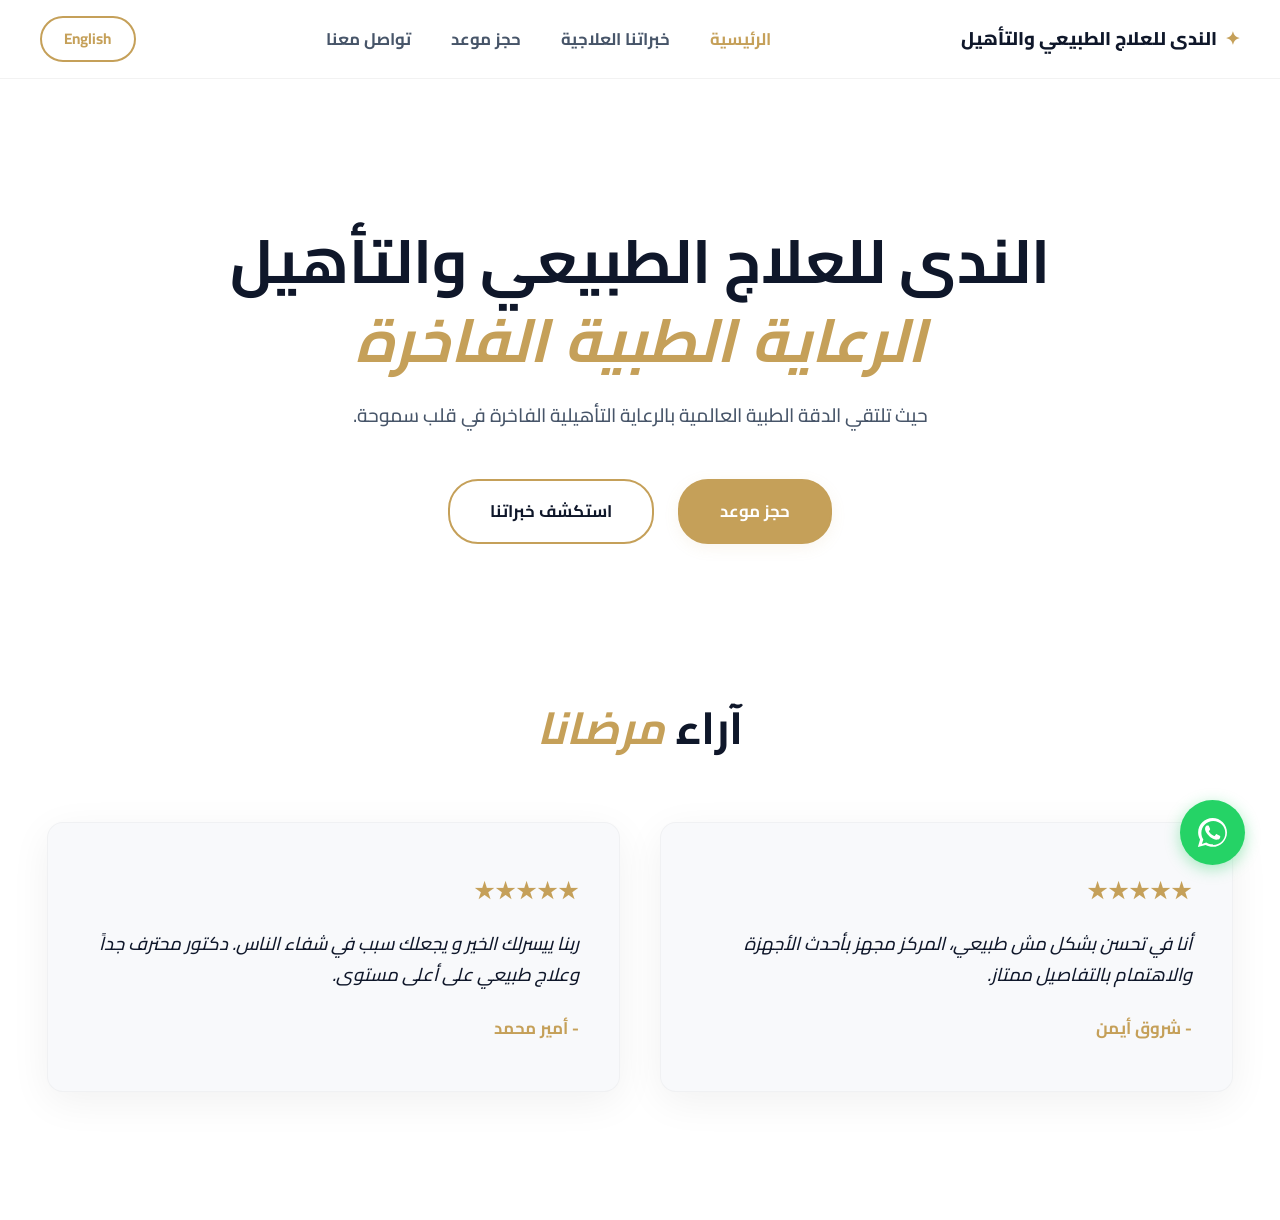
==== index.html @ 7ad78898 "Add files via upload" ====
<!DOCTYPE html>
<html lang="ar" dir="rtl">
<head>
    <meta charset="UTF-8">
    <meta name="viewport" content="width=device-width, initial-scale=1.0">
    <title data-ar="الندى للعلاج الطبيعي والتأهيل" data-en="Al-Nada Physical Therapy">الندى للعلاج الطبيعي والتأهيل</title>
    <link rel="stylesheet" href="style.css">
    <link href="https://fonts.googleapis.com/css2?family=Cairo:wght@400;600;700;800&family=Playfair+Display:ital,wght@0,600;0,700;1,600&family=Plus+Jakarta+Sans:wght@400;600;700;800&display=swap" rel="stylesheet">
</head>
<body>
    <header class="navbar">
        <div class="nav-container">
            <a href="index.html" class="logo">
                <span class="logo-symbol">✦</span> 
                <span data-ar="الندى للعلاج الطبيعي والتأهيل" data-en="Al-Nada Physical Therapy">الندى للعلاج الطبيعي والتأهيل</span>
            </a>
            <nav class="nav-links">
                <a href="index.html" class="active" data-ar="الرئيسية" data-en="Home">الرئيسية</a>
                <a href="services.html" data-ar="خبراتنا العلاجية" data-en="Expertise">خبراتنا العلاجية</a>
                <a href="booking.html" data-ar="حجز موعد" data-en="Reserve">حجز موعد</a>
                <a href="contact.html" data-ar="تواصل معنا" data-en="Visit Us">تواصل معنا</a>
            </nav>
            <button id="langToggle" class="lang-btn">English</button>
        </div>
    </header>

    <main>
        <section class="hero animate-up">
            <div class="hero-backdrop"></div>
            <div class="hero-content">
                <h1 class="hero-title">
                    <span data-ar="الندى للعلاج الطبيعي والتأهيل" data-en="Alexandria's Premier">الندى للعلاج الطبيعي والتأهيل</span>
                    <strong class="accent-text" data-ar="الرعاية الطبية الفاخرة" data-en="Physical Therapy Experience">الرعاية الطبية الفاخرة</strong>
                </h1>
                <p class="hero-subtitle" data-ar="حيث تلتقي الدقة الطبية العالمية بالرعاية التأهيلية الفاخرة في قلب سموحة." data-en="Where world-class medical precision meets bespoke luxury care in the heart of Smouha.">حيث تلتقي الدقة الطبية العالمية بالرعاية التأهيلية الفاخرة في قلب سموحة.</p>
                <div class="hero-btns">
                    <a href="booking.html" class="btn-primary" data-ar="حجز موعد" data-en="Reserve Appointment">حجز موعد</a>
                    <a href="services.html" class="btn-secondary" data-ar="استكشف خبراتنا" data-en="Explore Expertise">استكشف خبراتنا</a>
                </div>
            </div>
        </section>

        <section class="reviews-section animate-up">
            <h2 class="section-title">
                <span data-ar="آراء" data-en="Patient">آراء</span>
                <strong class="accent-text" data-ar="مرضانا" data-en="Reviews">مرضانا</strong>
            </h2>
            <div class="reviews-grid">
                <div class="review-card">
                    <div class="stars">★★★★★</div>
                    <p class="review-text" data-ar="أنا في تحسن بشكل مش طبيعي، المركز مجهز بأحدث الأجهزة والاهتمام بالتفاصيل ممتاز." data-en="I am improving incredibly, the center is equipped with the latest devices and the attention to detail is excellent.">"أنا في تحسن بشكل مش طبيعي، المركز مجهز بأحدث الأجهزة والاهتمام بالتفاصيل ممتاز."</p>
                    <span class="reviewer-name" data-ar="- شروق أيمن" data-en="- Shrouk Ayman">- شروق أيمن</span>
                </div>
                <div class="review-card">
                    <div class="stars">★★★★★</div>
                    <p class="review-text" data-ar="ربنا ييسرلك الخير و يجعلك سبب في شفاء الناس. دكتور محترف جداً وعلاج طبيعي على أعلى مستوى." data-en="May God bless you and make you a reason for people's healing. A very professional doctor and top-level physical therapy.">"ربنا ييسرلك الخير و يجعلك سبب في شفاء الناس. دكتور محترف جداً وعلاج طبيعي على أعلى مستوى."</p>
                    <span class="reviewer-name" data-ar="- أمير محمد" data-en="- Amir Mohammed">- أمير محمد</span>
                </div>
            </div>
        </section>
    </main>

    <a href="https://wa.me/201500818332" class="float-whatsapp" target="_blank" aria-label="WhatsApp">
        <svg viewBox="0 0 24 24" class="whatsapp-icon">
            <path fill="#ffffff" d="M12.04 2c-5.46 0-9.9 4.44-9.9 9.9 0 1.75.46 3.45 1.32 4.95L2 22l5.3-1.38c1.45.79 3.09 1.21 4.74 1.21 5.46 0 9.9-4.44 9.9-9.9 0-2.65-1.03-5.14-2.9-7.01C17.18 3.03 14.69 2 12.04 2zM12.04 20.1c-1.42 0-2.81-.38-4.03-1.11l-.29-.17-3 1.01 1.01-3-.18-.31c-.77-1.23-1.18-2.67-1.18-4.14 0-4.52 3.68-8.2 8.2-8.2 2.19 0 4.25.85 5.8 2.4 1.55 1.55 2.4 3.61 2.4 5.8 0 4.52-3.68 8.2-8.2 8.2zm4.51-6.14c-.25-.13-1.47-.72-1.69-.8-.23-.08-.39-.13-.56.13-.17.25-.64.8-.79.97-.15.17-.31.19-.56.06-.25-.13-1.05-.39-2-1.23-.74-.66-1.24-1.47-1.38-1.72-.15-.25-.02-.39.11-.52.12-.12.25-.31.38-.47.13-.17.17-.28.25-.47.08-.19.04-.36-.02-.5-.06-.13-.56-1.35-.77-1.85-.2-.48-.41-.42-.56-.43h-.48c-.17 0-.45.06-.69.31-.24.25-.91.89-.91 2.17 0 1.28.93 2.52 1.06 2.69.13.17 1.83 2.8 4.43 3.92.62.27 1.1.43 1.48.55.62.2 1.18.17 1.62.1.5-.08 1.47-.6 1.68-1.18.21-.58.21-1.08.15-1.18-.06-.1-.23-.16-.48-.29z"/>
        </svg>
    </a>

    <script src="script.js"></script>
</body>
</html>
---- style.css ----
:root {
    --bg-color: #FFFFFF;
    --surface-light: #F8F9FB;
    --text-primary: #0F172A;
    --text-secondary: #475569;
    --gold-accent: #C5A059;
    --gold-hover: #A88647;
    --gold-light: rgba(197, 160, 89, 0.1);
    
    --whatsapp-color: #25D366;
    --facebook-color: #1877F2;
    --instagram-grad: linear-gradient(45deg, #f09433 0%, #e6683c 25%, #dc2743 50%, #cc2366 75%, #bc1888 100%);
    --tiktok-color: #000000;

    --shadow-soft: 0 10px 40px rgba(0, 0, 0, 0.06);
    --shadow-hover: 0 15px 50px rgba(0, 0, 0, 0.1);
    --border-radius: 16px;
}

* {
    box-sizing: border-box;
    margin: 0;
    padding: 0;
    font-family: 'Cairo', 'Plus Jakarta Sans', sans-serif;
}

body {
    background-color: var(--bg-color);
    color: var(--text-primary);
    line-height: 1.7;
    overflow-x: hidden;
}

.animate-up {
    opacity: 0;
    transform: translateY(40px);
    transition: opacity 0.8s ease-out, transform 0.8s cubic-bezier(0.16, 1, 0.3, 1);
}
.animate-up.visible {
    opacity: 1;
    transform: translateY(0);
}

.accent-text {
    color: var(--gold-accent);
    font-weight: 700;
    font-style: italic;
    font-family: 'Playfair Display', 'Cairo', serif;
}

/* Navbar */
.navbar {
    background: rgba(255, 255, 255, 0.95);
    backdrop-filter: blur(20px);
    border-bottom: 1px solid rgba(0,0,0,0.05);
    position: sticky;
    top: 0;
    z-index: 1000;
    padding: 1rem 2.5rem;
}
.nav-container {
    max-width: 1250px;
    margin: 0 auto;
    display: flex;
    justify-content: space-between;
    align-items: center;
}
.logo {
    font-size: 1.15rem;
    font-weight: 800;
    color: var(--text-primary);
    text-decoration: none;
    display: flex;
    align-items: center;
    gap: 8px;
    white-space: nowrap;
}
.logo-symbol { color: var(--gold-accent); }
.nav-links { display: flex; gap: 2.5rem; }
.nav-links a {
    text-decoration: none;
    color: var(--text-secondary);
    font-weight: 700;
    font-size: 1.05rem;
    transition: 0.3s;
}
.nav-links a.active, .nav-links a:hover { color: var(--gold-accent); }
.lang-btn {
    background: transparent;
    border: 2px solid var(--gold-accent);
    color: var(--gold-accent);
    padding: 0.4rem 1.4rem;
    border-radius: 30px;
    cursor: pointer;
    font-weight: 700;
    font-size: 0.95rem;
    transition: 0.3s;
}
.lang-btn:hover {
    background: var(--gold-accent);
    color: #FFF;
}

.btn-primary, .btn-secondary {
    padding: 1rem 2.5rem;
    border-radius: 30px;
    text-decoration: none;
    font-weight: 700;
    font-size: 1.05rem;
    transition: 0.3s;
    display: inline-block;
    cursor: pointer;
    text-align: center;
}
.btn-primary {
    background: var(--gold-accent);
    color: #FFF;
    box-shadow: 0 4px 15px var(--gold-light);
    border: 2px solid var(--gold-accent);
}
.btn-primary:hover {
    background: var(--gold-hover);
    border-color: var(--gold-hover);
    transform: translateY(-3px);
}
.btn-secondary {
    background: transparent;
    color: var(--text-primary);
    border: 2px solid var(--gold-accent);
}
.btn-secondary:hover {
    background: var(--gold-light);
    color: var(--text-primary);
}

.hero {
    padding: 9rem 2rem 7rem;
    text-align: center;
    max-width: 950px;
    margin: 0 auto;
    position: relative;
}
.hero-title {
    font-size: 3.8rem;
    line-height: 1.25;
    font-weight: 700;
    margin-bottom: 1.5rem;
    font-family: 'Playfair Display', 'Cairo', serif;
}
.hero-title span { display: block; }
.hero-subtitle {
    font-size: 1.2rem;
    color: var(--text-secondary);
    margin: 0 auto 3rem;
    max-width: 700px;
    font-weight: 500;
}
.hero-btns {
    display: flex;
    justify-content: center;
    gap: 1.5rem;
    flex-wrap: wrap;
}

.reviews-section {
    max-width: 1250px;
    margin: 2rem auto 8rem;
    padding: 0 2rem;
}
.section-title {
    text-align: center;
    font-size: 2.8rem;
    margin-bottom: 3.5rem;
    font-family: 'Playfair Display', 'Cairo', serif;
}
.reviews-grid {
    display: grid;
    grid-template-columns: repeat(auto-fit, minmax(350px, 1fr));
    gap: 2.5rem;
}
.review-card {
    background: var(--surface-light);
    padding: 3rem 2.5rem;
    border-radius: var(--border-radius);
    border: 1px solid rgba(0,0,0,0.03);
    box-shadow: var(--shadow-soft);
    transition: 0.3s;
}
.review-card:hover { transform: translateY(-5px); box-shadow: var(--shadow-hover); }
.stars { color: var(--gold-accent); font-size: 1.5rem; margin-bottom: 1rem; }
.review-text { font-size: 1.15rem; font-weight: 500; font-style: italic; margin-bottom: 1.5rem; }
.reviewer-name { font-weight: 700; color: var(--gold-accent); font-size: 1.05rem; }

.page-container {
    max-width: 1250px;
    margin: 5rem auto;
    padding: 0 2rem;
}
.page-header { text-align: center; margin-bottom: 4rem; }
.page-header h1 { font-size: 3.2rem; font-weight: 700; font-family: 'Playfair Display', 'Cairo', serif; }
.page-header p { font-size: 1.15rem; color: var(--text-secondary); margin-top: 1rem; max-width: 700px; margin-inline: auto; font-weight: 500; }

.services-grid {
    display: grid;
    grid-template-columns: repeat(auto-fit, minmax(350px, 1fr));
    gap: 2.5rem;
}
.service-card {
    background: #FFF;
    border: 1px solid rgba(0,0,0,0.05);
    border-radius: var(--border-radius);
    padding: 2.5rem;
    box-shadow: var(--shadow-soft);
    transition: 0.4s;
}
.service-card:hover {
    transform: translateY(-8px);
    box-shadow: var(--shadow-hover);
    border-color: var(--gold-light);
}
.service-icon {
    font-size: 2.5rem;
    margin-bottom: 1.5rem;
}
.service-card h3 { font-size: 1.35rem; font-weight: 700; margin-bottom: 1rem; color: var(--text-primary); line-height: 1.5; }
.service-card p { font-size: 1.05rem; color: var(--text-secondary); font-weight: 500; }

.booking-wrapper { max-width: 650px; margin: 0 auto; }
.booking-form {
    background: #FFF;
    padding: 3.5rem;
    border-radius: var(--border-radius);
    box-shadow: var(--shadow-soft);
    border: 1px solid rgba(0,0,0,0.05);
    display: flex;
    flex-direction: column;
    gap: 1.8rem;
}
.form-group { display: flex; flex-direction: column; gap: 0.6rem; }
.form-group label { font-weight: 700; font-size: 1.05rem; color: var(--text-primary); }
.form-group input, .form-group select, .form-group textarea {
    width: 100%;
    padding: 1.1rem;
    border: 2px solid #E2E8F0;
    border-radius: 12px;
    font-size: 1.05rem;
    font-weight: 500;
    background: var(--surface-light);
    outline: none;
    transition: 0.3s;
}
.form-group input:focus, .form-group select:focus, .form-group textarea:focus {
    border-color: var(--gold-accent);
    background: #FFF;
}
.form-submit-btn { width: 100%; font-size: 1.2rem; padding: 1.2rem; margin-top: 1rem; }

.contact-main { padding: 4rem 2rem; max-width: 1400px; margin: 0 auto; }
.contact-layout {
    display: grid;
    grid-template-columns: 1fr 1fr;
    gap: 3rem;
    background: #FFF;
    border-radius: 24px;
    box-shadow: var(--shadow-soft);
    border: 1px solid rgba(0,0,0,0.05);
    overflow: hidden;
}
.map-box { height: 100%; min-height: 500px; }
.contact-info-side { padding: 4rem; display: flex; flex-direction: column; gap: 3rem; }

.hq-card {
    background: var(--surface-light);
    padding: 2.5rem;
    border-radius: 16px;
    border-left: 6px solid var(--gold-accent);
}
[dir="ltr"] .hq-card { border-left: none; border-right: 6px solid var(--gold-accent); }
.hq-title {
    color: var(--text-primary);
    font-size: 1.8rem;
    font-weight: 800;
    text-transform: uppercase;
    letter-spacing: 1px;
    margin-bottom: 1.5rem;
}
.hq-list { list-style: none; display: flex; flex-direction: column; gap: 1.2rem; }
.hq-list li { display: flex; align-items: flex-start; gap: 15px; font-size: 1.1rem; font-weight: 600; color: var(--text-secondary); }
.hq-list li svg { width: 24px; height: 24px; color: var(--text-primary); flex-shrink: 0; margin-top: 2px; }

.connect-title {
    font-size: 1.5rem;
    font-weight: 800;
    margin-bottom: 1.5rem;
    text-transform: uppercase;
}
.social-grid-2x2 {
    display: grid;
    grid-template-columns: 1fr 1fr;
    gap: 1.2rem;
}
.social-block {
    display: flex;
    align-items: center;
    justify-content: center;
    gap: 12px;
    padding: 1.2rem;
    border-radius: 12px;
    color: #FFF !important;
    text-decoration: none;
    font-weight: 700;
    font-size: 1.1rem;
    transition: 0.3s;
}
.social-block:hover { transform: scale(1.03); opacity: 0.95; }
.social-block svg { width: 24px; height: 24px; }
.btn-wa { background: var(--whatsapp-color); }
.btn-ig { background: var(--instagram-grad); }
.btn-tt { background: var(--tiktok-color); }
.btn-fb { background: var(--facebook-color); }

.float-whatsapp {
    position: fixed;
    bottom: 35px;
    right: 35px;
    width: 65px;
    height: 65px;
    background-color: var(--whatsapp-color);
    border-radius: 50%;
    display: flex;
    align-items: center;
    justify-content: center;
    box-shadow: 0 4px 15px rgba(37, 211, 102, 0.4);
    z-index: 1000;
    transition: 0.3s;
}
.float-whatsapp.pulse {
    animation: pulse 2s infinite;
}
.whatsapp-icon { width: 35px; height: 35px; }
[dir="ltr"] .float-whatsapp { right: 35px; left: auto; }

@keyframes pulse {
    0% { box-shadow: 0 0 0 0 rgba(37, 211, 102, 0.5); }
    70% { box-shadow: 0 0 0 20px rgba(37, 211, 102, 0); }
    100% { box-shadow: 0 0 0 0 rgba(37, 211, 102, 0); }
}

@media (max-width: 992px) {
    .contact-layout { grid-template-columns: 1fr; }
    .map-box { min-height: 350px; }
    .hero-title { font-size: 2.8rem; }
}
@media (max-width: 768px) {
    .navbar { padding: 1rem; }
    .nav-container { flex-direction: column; gap: 1.2rem; }
    .nav-links { flex-wrap: wrap; justify-content: center; gap: 1.2rem; }
    .hero { padding: 4rem 1rem; }
    .logo { font-size: 0.95rem; }
    .booking-form { padding: 2rem 1.5rem; }
    .contact-info-side { padding: 2rem; }
    .social-grid-2x2 { grid-template-columns: 1fr; }
    .float-whatsapp { bottom: 20px; right: 20px; width: 55px; height: 55px; }
}
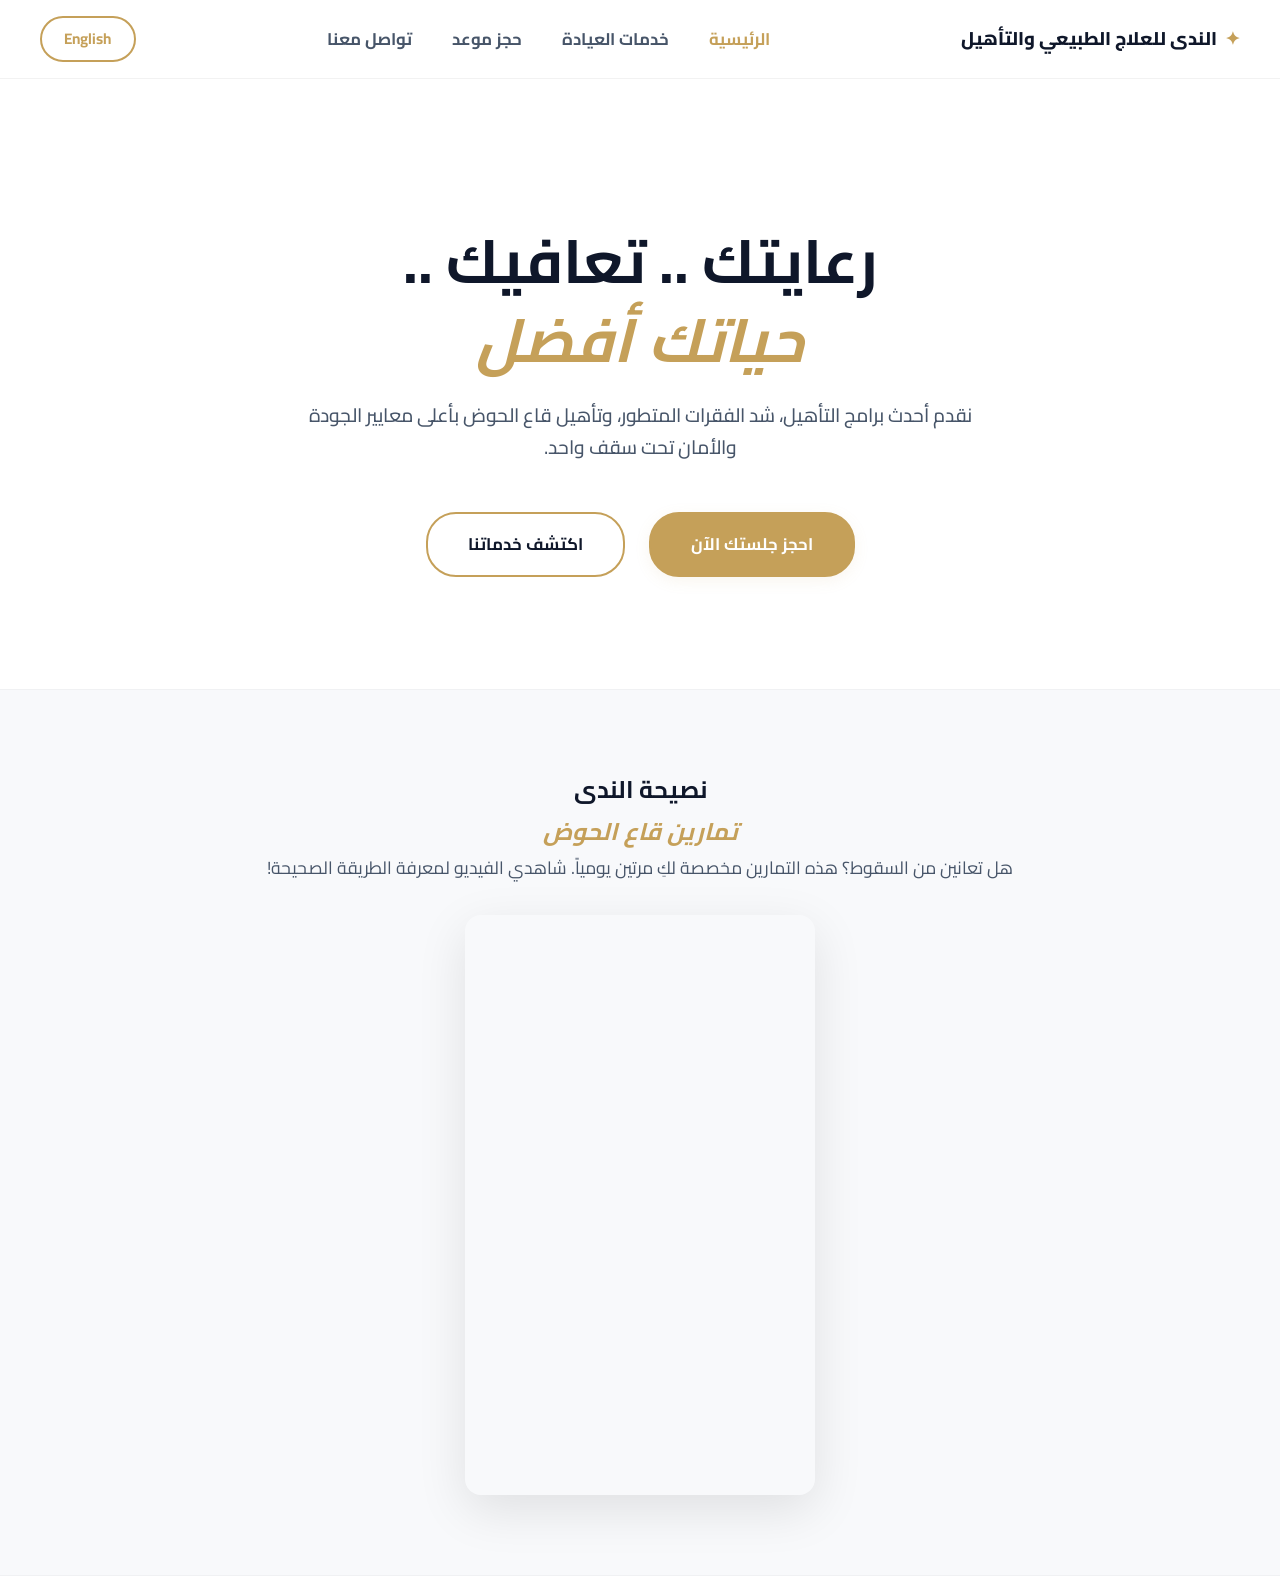
==== commit e78c883f: "Add files via upload" ====
--- a/index.html
+++ b/index.html
@@ -1,11 +1,12 @@
 <!DOCTYPE html>
-<html lang="ar" dir="rtl">
+<html lang="ar" dir="rtl" translate="no">
 <head>
     <meta charset="UTF-8">
     <meta name="viewport" content="width=device-width, initial-scale=1.0">
+    <meta name="google" content="notranslate">
     <title data-ar="الندى للعلاج الطبيعي والتأهيل" data-en="Al-Nada Physical Therapy">الندى للعلاج الطبيعي والتأهيل</title>
     <link rel="stylesheet" href="style.css">
-    <link href="https://fonts.googleapis.com/css2?family=Cairo:wght@400;600;700;800&family=Playfair+Display:ital,wght@0,600;0,700;1,600&family=Plus+Jakarta+Sans:wght@400;600;700;800&display=swap" rel="stylesheet">
+    <link href="https://fonts.googleapis.com/css2?family=Cairo:wght@400;600;700;800&family=Playfair+Display:ital,wght@0,600;0,700;1,600&display=swap" rel="stylesheet">
 </head>
 <body>
     <header class="navbar">
@@ -16,7 +17,7 @@
             </a>
             <nav class="nav-links">
                 <a href="index.html" class="active" data-ar="الرئيسية" data-en="Home">الرئيسية</a>
-                <a href="services.html" data-ar="خبراتنا العلاجية" data-en="Expertise">خبراتنا العلاجية</a>
+                <a href="services.html" data-ar="خدمات العيادة" data-en="Clinic Services">خدمات العيادة</a>
                 <a href="booking.html" data-ar="حجز موعد" data-en="Reserve">حجز موعد</a>
                 <a href="contact.html" data-ar="تواصل معنا" data-en="Visit Us">تواصل معنا</a>
             </nav>
@@ -26,46 +27,34 @@
 
     <main>
         <section class="hero animate-up">
-            <div class="hero-backdrop"></div>
-            <div class="hero-content">
-                <h1 class="hero-title">
-                    <span data-ar="الندى للعلاج الطبيعي والتأهيل" data-en="Alexandria's Premier">الندى للعلاج الطبيعي والتأهيل</span>
-                    <strong class="accent-text" data-ar="الرعاية الطبية الفاخرة" data-en="Physical Therapy Experience">الرعاية الطبية الفاخرة</strong>
-                </h1>
-                <p class="hero-subtitle" data-ar="حيث تلتقي الدقة الطبية العالمية بالرعاية التأهيلية الفاخرة في قلب سموحة." data-en="Where world-class medical precision meets bespoke luxury care in the heart of Smouha.">حيث تلتقي الدقة الطبية العالمية بالرعاية التأهيلية الفاخرة في قلب سموحة.</p>
-                <div class="hero-btns">
-                    <a href="booking.html" class="btn-primary" data-ar="حجز موعد" data-en="Reserve Appointment">حجز موعد</a>
-                    <a href="services.html" class="btn-secondary" data-ar="استكشف خبراتنا" data-en="Explore Expertise">استكشف خبراتنا</a>
-                </div>
+            <h1 class="hero-title">
+                <span data-ar="رعايتك .. تعافيك .." data-en="Your Care .. Your Recovery ..">رعايتك .. تعافيك ..</span>
+                <span class="accent-text" data-ar="حياتك أفضل" data-en="A Better Life">حياتك أفضل</span>
+            </h1>
+            <p class="hero-subtitle" data-ar="نقدم أحدث برامج التأهيل، شد الفقرات المتطور، وتأهيل قاع الحوض بأعلى معايير الجودة والأمان تحت سقف واحد." data-en="Providing the latest rehabilitation programs, advanced spinal traction, and pelvic floor rehab with the highest standards of safety.">
+                نقدم أحدث برامج التأهيل، شد الفقرات المتطور، وتأهيل قاع الحوض بأعلى معايير الجودة والأمان تحت سقف واحد.
+            </p>
+            <div class="hero-btns">
+                <a href="booking.html" class="btn-primary" data-ar="احجز جلستك الآن" data-en="Book Your Session">احجز جلستك الآن</a>
+                <a href="services.html" class="btn-secondary" data-ar="اكتشف خدماتنا" data-en="Explore Services">اكتشف خدماتنا</a>
             </div>
         </section>
 
-        <section class="reviews-section animate-up">
+        <!-- NEW FEATURED REEL SECTION -->
+        <section class="featured-video-section animate-up" style="background: var(--surface-light); padding: 5rem 2rem; text-align: center;">
             <h2 class="section-title">
-                <span data-ar="آراء" data-en="Patient">آراء</span>
-                <strong class="accent-text" data-ar="مرضانا" data-en="Reviews">مرضانا</strong>
+                <span data-ar="نصيحة الندى" data-en="Al-Nada's Tip">نصيحة الندى</span> <br>
+                <span class="accent-text" data-ar="تمارين قاع الحوض" data-en="Pelvic Floor Exercises">تمارين قاع الحوض</span>
             </h2>
-            <div class="reviews-grid">
-                <div class="review-card">
-                    <div class="stars">★★★★★</div>
-                    <p class="review-text" data-ar="أنا في تحسن بشكل مش طبيعي، المركز مجهز بأحدث الأجهزة والاهتمام بالتفاصيل ممتاز." data-en="I am improving incredibly, the center is equipped with the latest devices and the attention to detail is excellent.">"أنا في تحسن بشكل مش طبيعي، المركز مجهز بأحدث الأجهزة والاهتمام بالتفاصيل ممتاز."</p>
-                    <span class="reviewer-name" data-ar="- شروق أيمن" data-en="- Shrouk Ayman">- شروق أيمن</span>
-                </div>
-                <div class="review-card">
-                    <div class="stars">★★★★★</div>
-                    <p class="review-text" data-ar="ربنا ييسرلك الخير و يجعلك سبب في شفاء الناس. دكتور محترف جداً وعلاج طبيعي على أعلى مستوى." data-en="May God bless you and make you a reason for people's healing. A very professional doctor and top-level physical therapy.">"ربنا ييسرلك الخير و يجعلك سبب في شفاء الناس. دكتور محترف جداً وعلاج طبيعي على أعلى مستوى."</p>
-                    <span class="reviewer-name" data-ar="- أمير محمد" data-en="- Amir Mohammed">- أمير محمد</span>
-                </div>
+            <p style="margin-bottom: 2rem; font-size: 1.1rem; color: var(--text-secondary);" data-ar="هل تعانين من السقوط؟ هذه التمارين مخصصة لكِ مرتين يومياً. شاهدي الفيديو لمعرفة الطريقة الصحيحة!" data-en="Suffering from prolapse? These exercises are for you, twice a day. Watch the video to learn the correct method!">
+                هل تعانين من السقوط؟ هذه التمارين مخصصة لكِ مرتين يومياً. شاهدي الفيديو لمعرفة الطريقة الصحيحة!
+            </p>
+            <div style="display: flex; justify-content: center;">
+                <iframe src="https://www.instagram.com/reel/Dc5zxjeOGf7/embed" width="350" height="580" frameborder="0" scrolling="no" allowtransparency="true" style="border-radius: 16px; box-shadow: var(--shadow-hover);"></iframe>
             </div>
         </section>
     </main>
 
-    <a href="https://wa.me/201500818332" class="float-whatsapp" target="_blank" aria-label="WhatsApp">
-        <svg viewBox="0 0 24 24" class="whatsapp-icon">
-            <path fill="#ffffff" d="M12.04 2c-5.46 0-9.9 4.44-9.9 9.9 0 1.75.46 3.45 1.32 4.95L2 22l5.3-1.38c1.45.79 3.09 1.21 4.74 1.21 5.46 0 9.9-4.44 9.9-9.9 0-2.65-1.03-5.14-2.9-7.01C17.18 3.03 14.69 2 12.04 2zM12.04 20.1c-1.42 0-2.81-.38-4.03-1.11l-.29-.17-3 1.01 1.01-3-.18-.31c-.77-1.23-1.18-2.67-1.18-4.14 0-4.52 3.68-8.2 8.2-8.2 2.19 0 4.25.85 5.8 2.4 1.55 1.55 2.4 3.61 2.4 5.8 0 4.52-3.68 8.2-8.2 8.2zm4.51-6.14c-.25-.13-1.47-.72-1.69-.8-.23-.08-.39-.13-.56.13-.17.25-.64.8-.79.97-.15.17-.31.19-.56.06-.25-.13-1.05-.39-2-1.23-.74-.66-1.24-1.47-1.38-1.72-.15-.25-.02-.39.11-.52.12-.12.25-.31.38-.47.13-.17.17-.28.25-.47.08-.19.04-.36-.02-.5-.06-.13-.56-1.35-.77-1.85-.2-.48-.41-.42-.56-.43h-.48c-.17 0-.45.06-.69.31-.24.25-.91.89-.91 2.17 0 1.28.93 2.52 1.06 2.69.13.17 1.83 2.8 4.43 3.92.62.27 1.1.43 1.48.55.62.2 1.18.17 1.62.1.5-.08 1.47-.6 1.68-1.18.21-.58.21-1.08.15-1.18-.06-.1-.23-.16-.48-.29z"/>
-        </svg>
-    </a>
-
     <script src="script.js"></script>
 </body>
 </html>
--- a/style.css
+++ b/style.css
@@ -76,7 +76,7 @@
     white-space: nowrap;
 }
 .logo-symbol { color: var(--gold-accent); }
-.nav-links { display: flex; gap: 2.5rem; }
+.nav-links { display: flex; gap: 2.5rem; list-style: none; }
 .nav-links a {
     text-decoration: none;
     color: var(--text-secondary);
@@ -162,34 +162,26 @@
     flex-wrap: wrap;
 }
 
-.reviews-section {
-    max-width: 1250px;
-    margin: 2rem auto 8rem;
-    padding: 0 2rem;
-}
-.section-title {
+/* Featured Video Section (Pelvic Floor Reel) */
+.featured-video-section {
+    background: var(--surface-light);
+    padding: 5rem 2rem;
     text-align: center;
-    font-size: 2.8rem;
-    margin-bottom: 3.5rem;
-    font-family: 'Playfair Display', 'Cairo', serif;
-}
-.reviews-grid {
-    display: grid;
-    grid-template-columns: repeat(auto-fit, minmax(350px, 1fr));
-    gap: 2.5rem;
-}
-.review-card {
-    background: var(--surface-light);
-    padding: 3rem 2.5rem;
-    border-radius: var(--border-radius);
-    border: 1px solid rgba(0,0,0,0.03);
-    box-shadow: var(--shadow-soft);
-    transition: 0.3s;
-}
-.review-card:hover { transform: translateY(-5px); box-shadow: var(--shadow-hover); }
-.stars { color: var(--gold-accent); font-size: 1.5rem; margin-bottom: 1rem; }
-.review-text { font-size: 1.15rem; font-weight: 500; font-style: italic; margin-bottom: 1.5rem; }
-.reviewer-name { font-weight: 700; color: var(--gold-accent); font-size: 1.05rem; }
+    border-top: 1px solid rgba(0,0,0,0.03);
+    border-bottom: 1px solid rgba(0,0,0,0.03);
+}
+
+.video-container-center {
+    display: flex;
+    justify-content: center;
+    margin-top: 2rem;
+}
+
+.video-container-center iframe {
+    border-radius: var(--border-radius);
+    box-shadow: var(--shadow-hover);
+    max-width: 100%;
+}
 
 .page-container {
     max-width: 1250px;
@@ -205,6 +197,45 @@
     grid-template-columns: repeat(auto-fit, minmax(350px, 1fr));
     gap: 2.5rem;
 }
+
+/* Expanded Service Card Layout for Reels */
+.service-card-full {
+    grid-column: 1 / -1;
+    background: #FFF;
+    border: 1px solid rgba(0,0,0,0.05);
+    border-radius: var(--border-radius);
+    padding: 3rem;
+    box-shadow: var(--shadow-soft);
+    display: flex;
+    flex-wrap: wrap;
+    gap: 3rem;
+    align-items: center;
+    transition: 0.4s;
+}
+
+.service-card-full:hover {
+    box-shadow: var(--shadow-hover);
+    border-color: var(--gold-light);
+}
+
+.service-content-side {
+    flex: 1;
+    min-width: 300px;
+}
+
+.service-video-side {
+    flex: 1;
+    min-width: 300px;
+    display: flex;
+    justify-content: center;
+}
+
+.service-video-side iframe {
+    border-radius: var(--border-radius);
+    box-shadow: var(--shadow-soft);
+    max-width: 100%;
+}
+
 .service-card {
     background: #FFF;
     border: 1px solid rgba(0,0,0,0.05);
@@ -222,8 +253,17 @@
     font-size: 2.5rem;
     margin-bottom: 1.5rem;
 }
-.service-card h3 { font-size: 1.35rem; font-weight: 700; margin-bottom: 1rem; color: var(--text-primary); line-height: 1.5; }
-.service-card p { font-size: 1.05rem; color: var(--text-secondary); font-weight: 500; }
+.service-card h3, .service-card-full h3 { font-size: 1.35rem; font-weight: 700; margin-bottom: 1rem; color: var(--text-primary); line-height: 1.5; }
+.service-card p, .service-card-full p, .service-card li, .service-card-full li { font-size: 1.05rem; color: var(--text-secondary); font-weight: 500; }
+
+.service-card-full ul, .service-card ul {
+    margin-top: 1rem;
+    padding-inline-start: 1.2rem;
+}
+
+.service-card-full li {
+    margin-bottom: 0.5rem;
+}
 
 .booking-wrapper { max-width: 650px; margin: 0 auto; }
 .booking-form {
@@ -288,37 +328,6 @@
 .hq-list li { display: flex; align-items: flex-start; gap: 15px; font-size: 1.1rem; font-weight: 600; color: var(--text-secondary); }
 .hq-list li svg { width: 24px; height: 24px; color: var(--text-primary); flex-shrink: 0; margin-top: 2px; }
 
-.connect-title {
-    font-size: 1.5rem;
-    font-weight: 800;
-    margin-bottom: 1.5rem;
-    text-transform: uppercase;
-}
-.social-grid-2x2 {
-    display: grid;
-    grid-template-columns: 1fr 1fr;
-    gap: 1.2rem;
-}
-.social-block {
-    display: flex;
-    align-items: center;
-    justify-content: center;
-    gap: 12px;
-    padding: 1.2rem;
-    border-radius: 12px;
-    color: #FFF !important;
-    text-decoration: none;
-    font-weight: 700;
-    font-size: 1.1rem;
-    transition: 0.3s;
-}
-.social-block:hover { transform: scale(1.03); opacity: 0.95; }
-.social-block svg { width: 24px; height: 24px; }
-.btn-wa { background: var(--whatsapp-color); }
-.btn-ig { background: var(--instagram-grad); }
-.btn-tt { background: var(--tiktok-color); }
-.btn-fb { background: var(--facebook-color); }
-
 .float-whatsapp {
     position: fixed;
     bottom: 35px;
@@ -350,6 +359,7 @@
     .contact-layout { grid-template-columns: 1fr; }
     .map-box { min-height: 350px; }
     .hero-title { font-size: 2.8rem; }
+    .service-card-full { padding: 2rem; }
 }
 @media (max-width: 768px) {
     .navbar { padding: 1rem; }
@@ -359,6 +369,5 @@
     .logo { font-size: 0.95rem; }
     .booking-form { padding: 2rem 1.5rem; }
     .contact-info-side { padding: 2rem; }
-    .social-grid-2x2 { grid-template-columns: 1fr; }
     .float-whatsapp { bottom: 20px; right: 20px; width: 55px; height: 55px; }
 }
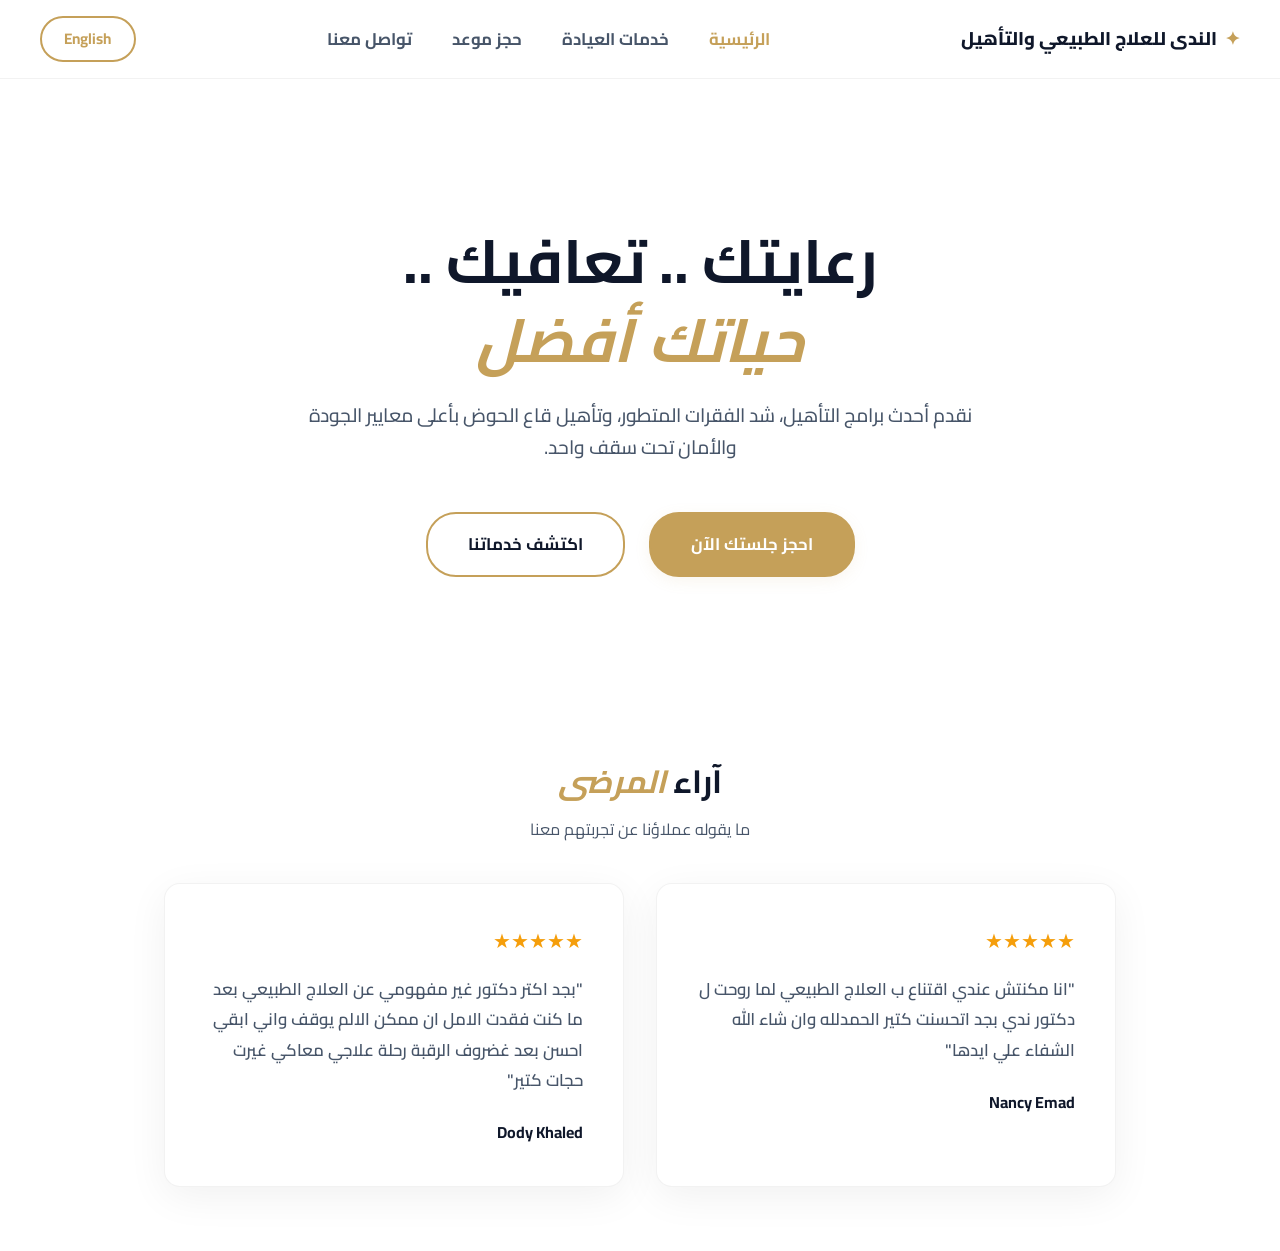
==== commit 6c3b0fd5: "Add files via upload" ====
--- a/index.html
+++ b/index.html
@@ -26,6 +26,7 @@
     </header>
 
     <main>
+        <!-- Hero Section -->
         <section class="hero animate-up">
             <h1 class="hero-title">
                 <span data-ar="رعايتك .. تعافيك .." data-en="Your Care .. Your Recovery ..">رعايتك .. تعافيك ..</span>
@@ -40,17 +41,36 @@
             </div>
         </section>
 
-        <!-- NEW FEATURED REEL SECTION -->
-        <section class="featured-video-section animate-up" style="background: var(--surface-light); padding: 5rem 2rem; text-align: center;">
-            <h2 class="section-title">
-                <span data-ar="نصيحة الندى" data-en="Al-Nada's Tip">نصيحة الندى</span> <br>
-                <span class="accent-text" data-ar="تمارين قاع الحوض" data-en="Pelvic Floor Exercises">تمارين قاع الحوض</span>
-            </h2>
-            <p style="margin-bottom: 2rem; font-size: 1.1rem; color: var(--text-secondary);" data-ar="هل تعانين من السقوط؟ هذه التمارين مخصصة لكِ مرتين يومياً. شاهدي الفيديو لمعرفة الطريقة الصحيحة!" data-en="Suffering from prolapse? These exercises are for you, twice a day. Watch the video to learn the correct method!">
-                هل تعانين من السقوط؟ هذه التمارين مخصصة لكِ مرتين يومياً. شاهدي الفيديو لمعرفة الطريقة الصحيحة!
-            </p>
-            <div style="display: flex; justify-content: center;">
-                <iframe src="https://www.instagram.com/reel/Dc5zxjeOGf7/embed" width="350" height="580" frameborder="0" scrolling="no" allowtransparency="true" style="border-radius: 16px; box-shadow: var(--shadow-hover);"></iframe>
+        <!-- Reviews Section -->
+        <section class="reviews-section animate-up" style="max-width: 1000px; margin: 4rem auto; padding: 0 1.5rem;">
+            <div class="section-header" style="text-align: center; margin-bottom: 2.5rem;">
+                <h2 style="font-size: 2rem; font-family: 'Playfair Display', serif;">
+                    <span data-ar="آراء" data-en="Patient">آراء</span> 
+                    <span class="accent-text" data-ar="المرضى" data-en="Reviews">المرضى</span>
+                </h2>
+                <p style="color: var(--text-secondary); margin-top: 0.5rem;" data-ar="ما يقوله عملاؤنا عن تجربتهم معنا" data-en="What our clients say about their experience with us">ما يقوله عملاؤنا عن تجربتهم معنا</p>
+            </div>
+            
+            <div class="reviews-grid" style="display: grid; grid-template-columns: repeat(auto-fit, minmax(300px, 1fr)); gap: 2rem;">
+                
+                <!-- Review 1: Nancy Emad -->
+                <div class="service-card" style="padding: 2.5rem; border-radius: 16px; background: #fff; box-shadow: var(--shadow-soft);">
+                    <div style="color: #f59e0b; font-size: 1.25rem; margin-bottom: 1rem;">★★★★★</div>
+                    <p style="color: var(--text-secondary); font-weight: 600; line-height: 1.8; margin-bottom: 1.5rem;">
+                        "انا مكنتش عندي اقتناع ب العلاج الطبيعي لما روحت ل دكتور ندي بجد اتحسنت كتير الحمدلله وان شاء الله الشفاء علي ايدها"
+                    </p>
+                    <h4 style="font-weight: 700; color: var(--text-main);">Nancy Emad</h4>
+                </div>
+
+                <!-- Review 2: Dody Khaled -->
+                <div class="service-card" style="padding: 2.5rem; border-radius: 16px; background: #fff; box-shadow: var(--shadow-soft);">
+                    <div style="color: #f59e0b; font-size: 1.25rem; margin-bottom: 1rem;">★★★★★</div>
+                    <p style="color: var(--text-secondary); font-weight: 600; line-height: 1.8; margin-bottom: 1.5rem;">
+                        "بجد اكتر دكتور غير مفهومي عن العلاج الطبيعي بعد ما كنت فقدت الامل ان ممكن الالم يوقف واني ابقي احسن بعد غضروف الرقبة رحلة علاجي معاكي غيرت حجات كتير"
+                    </p>
+                    <h4 style="font-weight: 700; color: var(--text-main);">Dody Khaled</h4>
+                </div>
+
             </div>
         </section>
     </main>
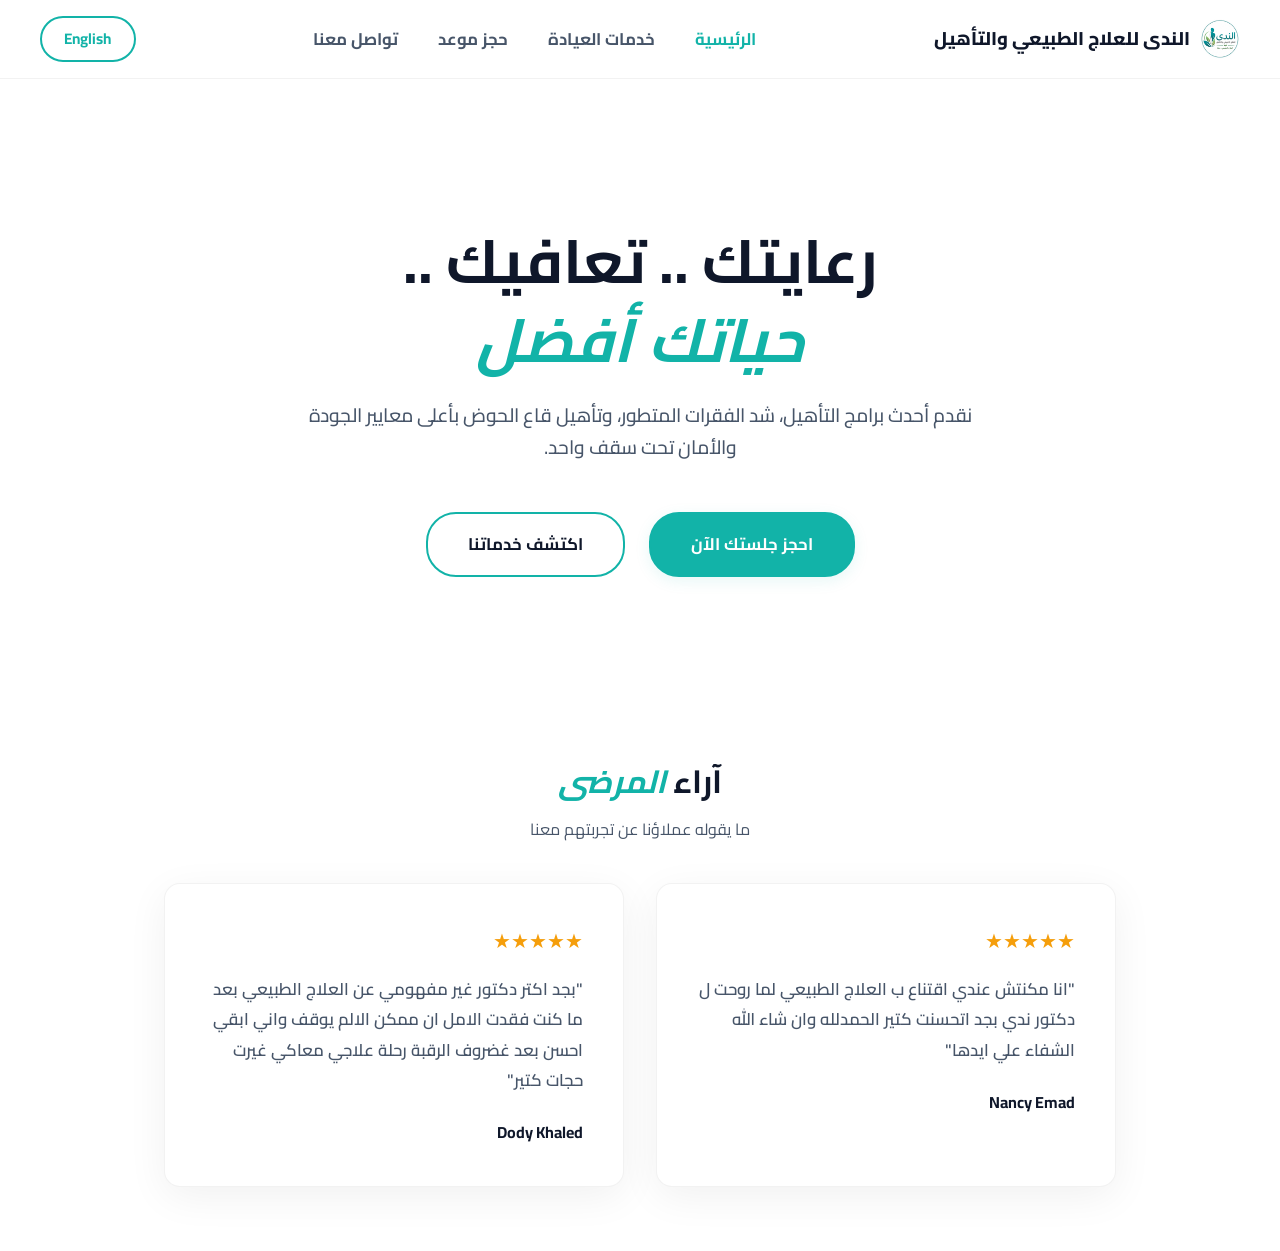
==== commit d2d7933a: "Add files via upload" ====
--- a/index.html
+++ b/index.html
@@ -12,7 +12,7 @@
     <header class="navbar">
         <div class="nav-container">
             <a href="index.html" class="logo">
-                <span class="logo-symbol">✦</span> 
+                <img src="logo.jpeg" alt="Al-Nada Logo" class="logo-img">
                 <span data-ar="الندى للعلاج الطبيعي والتأهيل" data-en="Al-Nada Physical Therapy">الندى للعلاج الطبيعي والتأهيل</span>
             </a>
             <nav class="nav-links">
@@ -53,7 +53,6 @@
             
             <div class="reviews-grid" style="display: grid; grid-template-columns: repeat(auto-fit, minmax(300px, 1fr)); gap: 2rem;">
                 
-                <!-- Review 1: Nancy Emad -->
                 <div class="service-card" style="padding: 2.5rem; border-radius: 16px; background: #fff; box-shadow: var(--shadow-soft);">
                     <div style="color: #f59e0b; font-size: 1.25rem; margin-bottom: 1rem;">★★★★★</div>
                     <p style="color: var(--text-secondary); font-weight: 600; line-height: 1.8; margin-bottom: 1.5rem;">
@@ -62,7 +61,6 @@
                     <h4 style="font-weight: 700; color: var(--text-main);">Nancy Emad</h4>
                 </div>
 
-                <!-- Review 2: Dody Khaled -->
                 <div class="service-card" style="padding: 2.5rem; border-radius: 16px; background: #fff; box-shadow: var(--shadow-soft);">
                     <div style="color: #f59e0b; font-size: 1.25rem; margin-bottom: 1rem;">★★★★★</div>
                     <p style="color: var(--text-secondary); font-weight: 600; line-height: 1.8; margin-bottom: 1.5rem;">
--- a/style.css
+++ b/style.css
@@ -3,9 +3,11 @@
     --surface-light: #F8F9FB;
     --text-primary: #0F172A;
     --text-secondary: #475569;
-    --gold-accent: #C5A059;
-    --gold-hover: #A88647;
-    --gold-light: rgba(197, 160, 89, 0.1);
+    
+    /* Turquoise Accent */
+    --gold-accent: #12B3A8; 
+    --gold-hover: #0E8E85;  
+    --gold-light: rgba(18, 179, 168, 0.1); 
     
     --whatsapp-color: #25D366;
     --facebook-color: #1877F2;
@@ -48,7 +50,7 @@
     font-family: 'Playfair Display', 'Cairo', serif;
 }
 
-/* Navbar */
+/* Navbar & Logo Styling */
 .navbar {
     background: rgba(255, 255, 255, 0.95);
     backdrop-filter: blur(20px);
@@ -72,8 +74,14 @@
     text-decoration: none;
     display: flex;
     align-items: center;
-    gap: 8px;
+    gap: 10px;
     white-space: nowrap;
+}
+.logo-img {
+    height: 40px;
+    width: auto;
+    object-fit: contain;
+    border-radius: 50%;
 }
 .logo-symbol { color: var(--gold-accent); }
 .nav-links { display: flex; gap: 2.5rem; list-style: none; }
@@ -162,7 +170,7 @@
     flex-wrap: wrap;
 }
 
-/* Featured Video Section (Pelvic Floor Reel) */
+/* Featured Video Section */
 .featured-video-section {
     background: var(--surface-light);
     padding: 5rem 2rem;
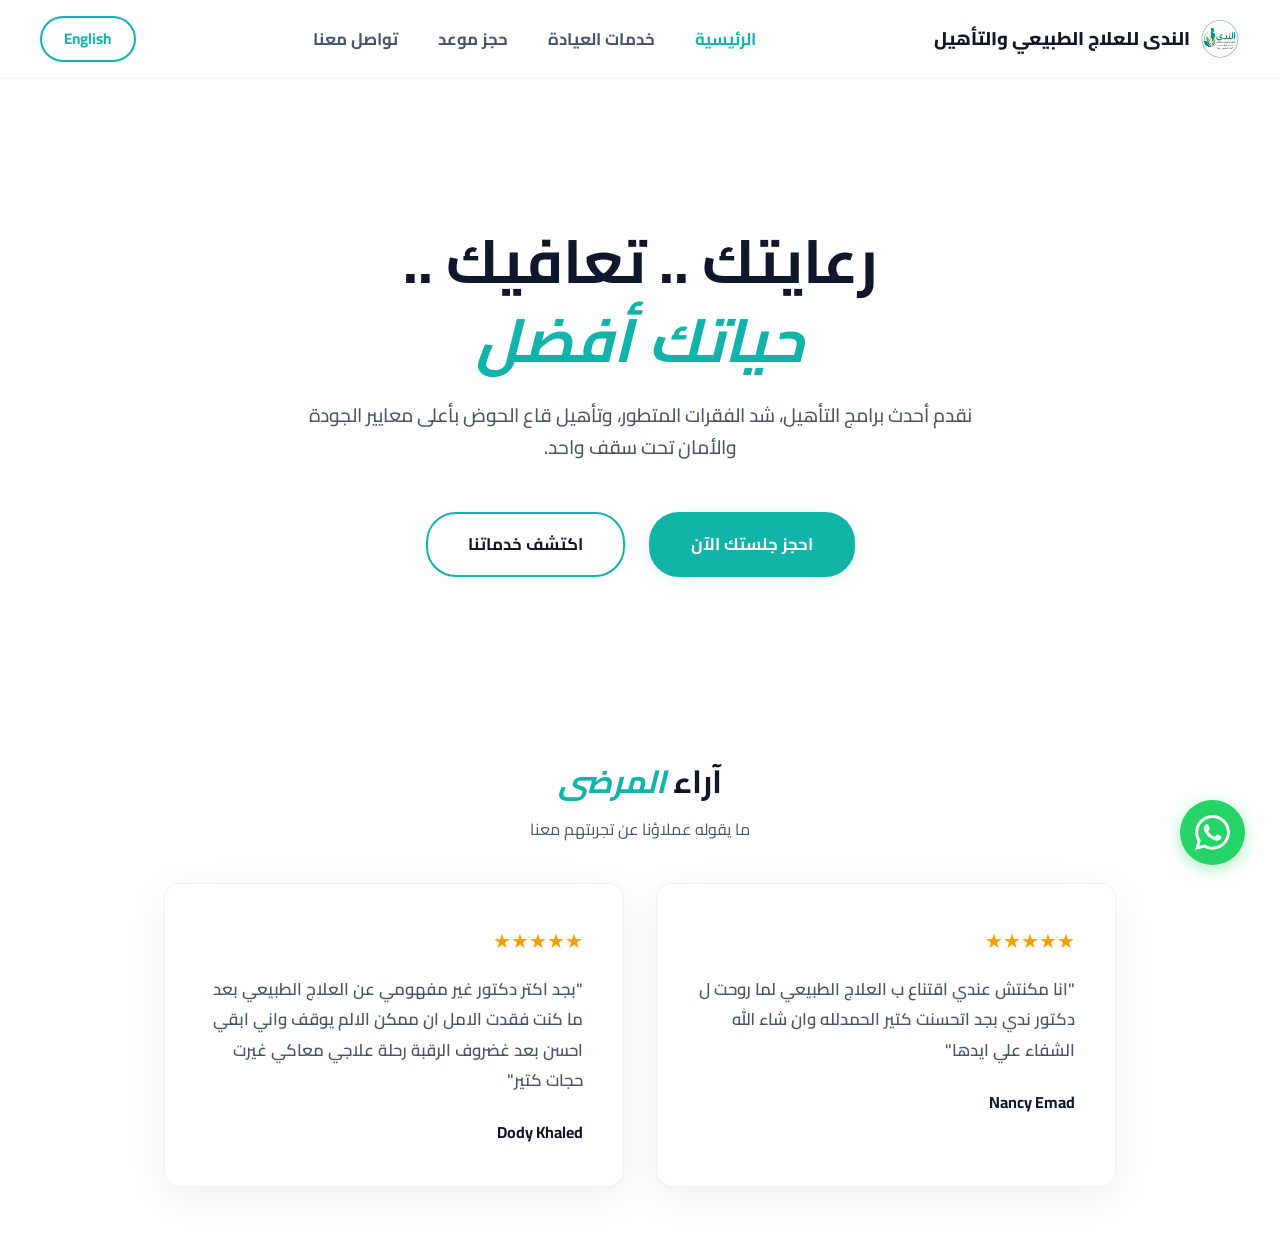
==== commit 8ff3ff4d: "Add files via upload" ====
--- a/index.html
+++ b/index.html
@@ -55,7 +55,7 @@
                 
                 <div class="service-card" style="padding: 2.5rem; border-radius: 16px; background: #fff; box-shadow: var(--shadow-soft);">
                     <div style="color: #f59e0b; font-size: 1.25rem; margin-bottom: 1rem;">★★★★★</div>
-                    <p style="color: var(--text-secondary); font-weight: 600; line-height: 1.8; margin-bottom: 1.5rem;">
+                    <p style="color: var(--text-secondary); font-weight: 600; line-height: 1.8; margin-bottom: 1.5rem;" data-ar="&quot;انا مكنتش عندي اقتناع ب العلاج الطبيعي لما روحت ل دكتور ندي بجد اتحسنت كتير الحمدلله وان شاء الله الشفاء علي ايدها&quot;" data-en="&quot;I wasn't convinced by physical therapy until I visited Dr. Nada. I really improved so much, thank God, and recovery is in her hands.&quot;">
                         "انا مكنتش عندي اقتناع ب العلاج الطبيعي لما روحت ل دكتور ندي بجد اتحسنت كتير الحمدلله وان شاء الله الشفاء علي ايدها"
                     </p>
                     <h4 style="font-weight: 700; color: var(--text-main);">Nancy Emad</h4>
@@ -63,7 +63,7 @@
 
                 <div class="service-card" style="padding: 2.5rem; border-radius: 16px; background: #fff; box-shadow: var(--shadow-soft);">
                     <div style="color: #f59e0b; font-size: 1.25rem; margin-bottom: 1rem;">★★★★★</div>
-                    <p style="color: var(--text-secondary); font-weight: 600; line-height: 1.8; margin-bottom: 1.5rem;">
+                    <p style="color: var(--text-secondary); font-weight: 600; line-height: 1.8; margin-bottom: 1.5rem;" data-ar="&quot;بجد اكتر دكتور غير مفهومي عن العلاج الطبيعي بعد ما كنت فقدت الامل ان ممكن الالم يوقف واني ابقي احسن بعد غضروف الرقبة رحلة علاجي معاكي غيرت حجات كتير&quot;" data-en="&quot;She really changed my entire view on physical therapy. After losing hope that the pain would stop and I'd improve following a cervical disc herniation, my treatment journey with you changed so much.&quot;">
                         "بجد اكتر دكتور غير مفهومي عن العلاج الطبيعي بعد ما كنت فقدت الامل ان ممكن الالم يوقف واني ابقي احسن بعد غضروف الرقبة رحلة علاجي معاكي غيرت حجات كتير"
                     </p>
                     <h4 style="font-weight: 700; color: var(--text-main);">Dody Khaled</h4>
@@ -73,6 +73,11 @@
         </section>
     </main>
 
+    <!-- Floating WhatsApp Button -->
+    <a href="https://wa.me/201500818332" target="_blank" class="float-whatsapp pulse" aria-label="WhatsApp">
+        <svg class="whatsapp-icon" fill="#FFF" viewBox="0 0 24 24"><path d="M.057 24l1.687-6.163c-1.041-1.804-1.588-3.849-1.587-5.946.003-6.556 5.338-11.891 11.893-11.891 3.181.001 6.167 1.24 8.413 3.488 2.245 2.248 3.481 5.236 3.48 8.414-.003 6.557-5.338 11.892-11.893 11.892-1.99-.001-3.951-.5-5.688-1.448l-6.305 1.654zm6.597-3.807c1.676.995 3.276 1.591 5.392 1.592 5.448 0 9.886-4.434 9.889-9.885.002-5.462-4.415-9.89-9.881-9.892-5.452 0-9.887 4.434-9.889 9.884-.001 2.225.651 3.891 1.746 5.634l-.999 3.648 3.742-.981zm11.387-5.464c-.074-.124-.272-.198-.57-.347-.297-.149-1.758-.868-2.031-.967-.272-.099-.47-.149-.669.149-.198.297-.768.967-.941 1.165-.173.198-.347.223-.644.074-.297-.149-1.255-.462-2.39-1.475-.883-.788-1.48-1.761-1.653-2.059-.173-.297-.018-.458.13-.606.134-.133.297-.347.446-.521.151-.172.2-.296.3-.495.099-.198.05-.372-.025-.521-.075-.148-.669-1.611-.916-2.206-.242-.579-.487-.501-.669-.51l-.57-.01c-.198 0-.52.074-.792.372s-1.04 1.016-1.04 2.479 1.065 2.876 1.213 3.074c.149.198 2.095 3.2 5.076 4.487.709.306 1.263.489 1.694.626.712.226 1.36.194 1.872.118.571-.085 1.758-.719 2.006-1.413.248-.695.248-1.29.173-1.414z"/></svg>
+    </a>
+
     <script src="script.js"></script>
 </body>
 </html>
--- a/style.css
+++ b/style.css
@@ -185,10 +185,15 @@
     margin-top: 2rem;
 }
 
-.video-container-center iframe {
+.video-container-center iframe,
+.service-video-side iframe,
+.service-card iframe,
+.service-card-full iframe {
     border-radius: var(--border-radius);
     box-shadow: var(--shadow-hover);
-    max-width: 100%;
+    max-width: 100% !important;
+    height: auto !important;
+    aspect-ratio: 9 / 16;
 }
 
 .page-container {
@@ -236,12 +241,6 @@
     min-width: 300px;
     display: flex;
     justify-content: center;
-}
-
-.service-video-side iframe {
-    border-radius: var(--border-radius);
-    box-shadow: var(--shadow-soft);
-    max-width: 100%;
 }
 
 .service-card {
@@ -369,10 +368,26 @@
     .hero-title { font-size: 2.8rem; }
     .service-card-full { padding: 2rem; }
 }
+
 @media (max-width: 768px) {
     .navbar { padding: 1rem; }
     .nav-container { flex-direction: column; gap: 1.2rem; }
-    .nav-links { flex-wrap: wrap; justify-content: center; gap: 1.2rem; }
+    
+    /* Make long English navigation links scrollable cleanly on mobile */
+    .nav-links { 
+        display: flex; 
+        flex-wrap: nowrap; 
+        overflow-x: auto; 
+        width: 100%; 
+        justify-content: flex-start; 
+        gap: 1.5rem; 
+        padding-bottom: 5px; 
+        scrollbar-width: none; 
+    }
+    .nav-links::-webkit-scrollbar {
+        display: none;
+    }
+
     .hero { padding: 4rem 1rem; }
     .logo { font-size: 0.95rem; }
     .booking-form { padding: 2rem 1.5rem; }
